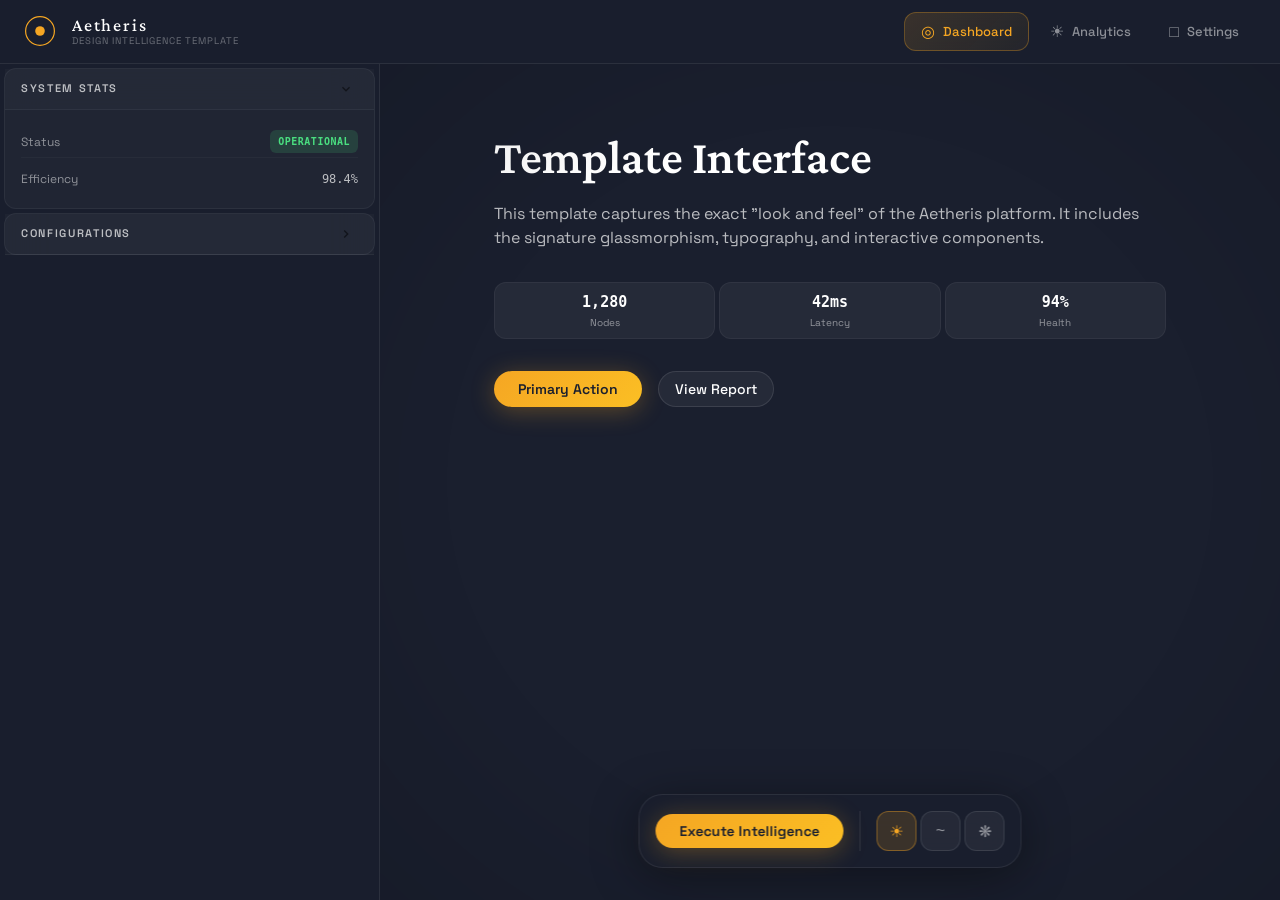
==== templates/template.html @ 066bc310 "feat: Add new template files, update frontend components, styles, documentation, and configuration a" ====
<!DOCTYPE html>
<html lang="en">

<head>
    <meta charset="UTF-8">
    <meta name="viewport" content="width=device-width, initial-scale=1.0">
    <title>UI Template | Design Intelligence</title>

    <!-- Fonts -->
    <link rel="preconnect" href="https://fonts.googleapis.com">
    <link rel="preconnect" href="https://fonts.gstatic.com" crossorigin>
    <link
        href="https://fonts.googleapis.com/css2?family=Crimson+Pro:ital,wght@0,400;0,600;1,400&family=Space+Grotesk:wght@300;400;500;600;700&display=swap"
        rel="stylesheet">

    <!-- Template Styles -->
    <link rel="stylesheet" href="template.css">
</head>

<body>
    <!-- Loading Screen Example -->
    <div id="loading-screen" class="hidden">
        <div class="loading-content">
            <div class="loading-logo">
                <svg viewBox="0 0 100 100" class="logo-mark">
                    <circle cx="50" cy="50" r="45" fill="none" stroke="currentColor" stroke-width="1" />
                    <line x1="50" y1="5" x2="50" y2="95" stroke="currentColor" stroke-width="0.5" />
                    <line x1="5" y1="50" x2="95" y2="50" stroke="currentColor" stroke-width="0.5" />
                </svg>
                <h1 class="loading-title">Template</h1>
            </div>
            <p class="loading-subtitle">Design Intelligence System</p>
            <div class="loading-bar">
                <div class="loading-progress"></div>
            </div>
            <p class="loading-status">Initializing system...</p>
        </div>
        <div class="loading-bg-gradient"></div>
    </div>

    <div id="app">
        <!-- Header -->
        <header class="app-header">
            <div class="brand">
                <svg viewBox="0 0 40 40" class="brand-mark">
                    <circle cx="20" cy="20" r="18" fill="none" stroke="currentColor" stroke-width="1.5" />
                    <circle cx="20" cy="20" r="6" fill="currentColor" />
                </svg>
                <div class="brand-text">
                    <h1>Aetheris</h1>
                    <span>Design Intelligence Template</span>
                </div>
            </div>
            <nav class="app-nav">
                <button class="nav-btn active" data-view="dashboard">
                    <span class="nav-icon">◎</span>
                    <span>Dashboard</span>
                </button>
                <button class="nav-btn" data-view="analytics">
                    <span class="nav-icon">☀</span>
                    <span>Analytics</span>
                </button>
                <button class="nav-btn" data-view="settings">
                    <span class="nav-icon">□</span>
                    <span>Settings</span>
                </button>
            </nav>
        </header>

        <main id="main-container">
            <!-- Sidebar with Dock Panels -->
            <aside id="sidebar">
                <section class="dock-panel">
                    <div class="panel-header">
                        <h2>System Stats</h2>
                        <button class="panel-toggle" aria-label="Toggle panel">
                            <svg viewBox="0 0 24 24" width="16" height="16">
                                <path fill="currentColor" d="M7.41 8.59L12 13.17l4.59-4.58L18 10l-6 6-6-6 1.41-1.41z" />
                            </svg>
                        </button>
                    </div>
                    <div class="panel-content">
                        <div class="info-grid">
                            <div class="info-item">
                                <span class="info-label">Status</span>
                                <span class="info-value quality-badge">Operational</span>
                            </div>
                            <div class="info-item">
                                <span class="info-label">Efficiency</span>
                                <span class="info-value">98.4%</span>
                            </div>
                        </div>
                    </div>
                </section>

                <section class="dock-panel collapsed">
                    <div class="panel-header">
                        <h2>Configurations</h2>
                        <button class="panel-toggle" aria-label="Toggle panel">
                            <svg viewBox="0 0 24 24" width="16" height="16">
                                <path fill="currentColor" d="M7.41 8.59L12 13.17l4.59-4.58L18 10l-6 6-6-6 1.41-1.41z" />
                            </svg>
                        </button>
                    </div>
                    <div class="panel-content">
                        <div class="control-group">
                            <label class="field-label">Intensity</label>
                            <input type="range" min="0" max="100" value="75">
                        </div>
                    </div>
                </section>
            </aside>

            <!-- Main Content Area -->
            <div id="content-area">
                <div style="padding: 4rem; max-width: 800px; margin: 0 auto;">
                    <h1 style="font-size: 3rem; margin-bottom: 1rem;">Template Interface</h1>
                    <p style="color: var(--text-secondary); margin-bottom: 2rem;">
                        This template captures the exact "look and feel" of the Aetheris platform.
                        It includes the signature glassmorphism, typography, and interactive components.
                    </p>

                    <div class="metric-cards" style="margin-bottom: 2rem;">
                        <div class="metric-card">
                            <span class="metric-value">1,280</span>
                            <span class="metric-label">Nodes</span>
                        </div>
                        <div class="metric-card">
                            <span class="metric-value">42ms</span>
                            <span class="metric-label">Latency</span>
                        </div>
                        <div class="metric-card">
                            <span class="metric-value">94%</span>
                            <span class="metric-label">Health</span>
                        </div>
                    </div>

                    <div style="display: flex; gap: 1rem;">
                        <button class="primary-btn" onclick="showToast('Action performed successfully!')">Primary
                            Action</button>
                        <button class="secondary-btn" onclick="openModal()">View Report</button>
                    </div>
                </div>

                <div class="vignette-overlay"></div>

                <!-- Action Bar -->
                <div class="action-bar">
                    <button class="primary-btn pulse">
                        <span>Execute Intelligence</span>
                    </button>
                    <div class="layer-toggles">
                        <button class="toggle-btn active" title="Toggle Layer"><span>☀</span></button>
                        <button class="toggle-btn" title="Toggle Layer"><span>~</span></button>
                        <button class="toggle-btn" title="Toggle Layer"><span>❋</span></button>
                    </div>
                </div>
            </div>
        </main>

        <!-- Modal -->
        <div id="modal" class="modal hidden">
            <div class="modal-backdrop"></div>
            <div class="modal-content">
                <div class="modal-header">
                    <div class="modal-title">
                        <span class="modal-icon">✦</span>
                        <div>
                            <h2>Intelligence Report</h2>
                            <span class="modal-subtitle">System Analysis Overview</span>
                        </div>
                    </div>
                    <button class="close-btn" onclick="closeModal()">
                        <svg viewBox="0 0 24 24" width="20" height="20">
                            <path fill="currentColor"
                                d="M19 6.41L17.59 5 12 10.59 6.41 5 5 6.41 10.59 12 5 17.59 6.41 19 12 13.41 17.59 19 19 17.59 13.41 12z" />
                        </svg>
                    </button>
                </div>
                <div class="modal-body">
                    <div class="report-content">
                        <h2>Overview</h2>
                        <p>The system is performing within optimal parameters. All environmental sensors are active and
                            reporting consistent data.</p>
                        <h3>Recommendations</h3>
                        <ul>
                            <li>Maintain current energy distribution.</li>
                            <li>Monitor node health in Sector 7.</li>
                            <li>Update intelligence models.</li>
                        </ul>
                    </div>
                </div>
            </div>
        </div>

        <!-- Toast Container -->
        <div id="toast-container" class="toast-container"></div>
    </div>

    <script src="template.js"></script>
</body>

</html>
---- templates/template.css ----
/* ============================================
   AETHERIS - Environmental Design Intelligence
   REDESIGNED: Smart Dock Layout System
   ============================================ */

/* CSS Variables - Design Tokens */
:root {
    /* Color Palette - Lighter for better visibility */
    --bg-primary: #1a1f2e;
    --bg-secondary: #232838;
    --bg-tertiary: #2d3444;
    --bg-glass: rgba(26, 31, 46, 0.75);
    --bg-glass-light: rgba(255, 255, 255, 0.05);

    /* Accents */
    --accent-solar: #f5a623;
    --accent-solar-glow: rgba(245, 166, 35, 0.3);
    --accent-air: #4fc3f7;
    --accent-air-glow: rgba(79, 195, 247, 0.3);
    --accent-pollen: #a78bfa;
    --accent-success: #4ade80;
    --accent-warning: #fbbf24;
    --accent-danger: #f87171;

    /* Text */
    --text-primary: #ffffff;
    --text-secondary: rgba(255, 255, 255, 0.7);
    --text-tertiary: rgba(255, 255, 255, 0.5);
    --text-muted: rgba(255, 255, 255, 0.35);

    /* Typography */
    --font-display: 'Crimson Pro', Georgia, serif;
    --font-body: 'Space Grotesk', -apple-system, BlinkMacSystemFont, sans-serif;

    /* Spacing */
    --space-xs: 0.25rem;
    --space-sm: 0.5rem;
    --space-md: 1rem;
    --space-lg: 1.5rem;
    --space-xl: 2rem;
    --header-height: 64px;
    --sidebar-width: 380px;
    --bottom-bar-height: 80px;

    /* Border Radius */
    --radius-sm: 6px;
    --radius-md: 12px;
    --radius-lg: 16px;
    --radius-xl: 24px;

    /* Shadows */
    --shadow-sm: 0 2px 8px rgba(0, 0, 0, 0.2);
    --shadow-md: 0 4px 24px rgba(0, 0, 0, 0.3);
    --shadow-lg: 0 8px 48px rgba(0, 0, 0, 0.4);
    --shadow-panel: 0 0 60px rgba(0, 0, 0, 0.5);

    /* Transitions */
    --transition-fast: 150ms ease;
    --transition-base: 250ms cubic-bezier(0.4, 0, 0.2, 1);
    --transition-slow: 400ms cubic-bezier(0.4, 0, 0.2, 1);
    --transition-bounce: 500ms cubic-bezier(0.34, 1.56, 0.64, 1);

    /* Z-Index Scale */
    --z-canvas: 1;
    --z-vignette: 5;
    --z-shadow-catcher: 8;
    --z-ui: 10;
    --z-dock: 20;
    --z-panel: 30;
    --z-header: 40;
    --z-modal: 100;
    --z-toast: 200;
    --z-loading: 1000;
}

/* Reset & Base */
*,
*::before,
*::after {
    box-sizing: border-box;
    margin: 0;
    padding: 0;
}

html {
    font-size: 16px;
    -webkit-font-smoothing: antialiased;
    -moz-osx-font-smoothing: grayscale;
}

body {
    font-family: var(--font-body);
    background: var(--bg-primary);
    color: var(--text-primary);
    overflow: hidden;
    line-height: 1.5;
}

/* Typography */
h1,
h2,
h3,
h4 {
    font-family: var(--font-display);
    font-weight: 600;
    line-height: 1.2;
}

/* ============================================
   LOADING SCREEN
   ============================================ */
#loading-screen {
    position: fixed;
    inset: 0;
    z-index: var(--z-loading);
    display: flex;
    align-items: center;
    justify-content: center;
    background: #0f1419;
}

.loading-bg-gradient {
    position: absolute;
    inset: 0;
    background:
        radial-gradient(ellipse 80% 50% at 50% -20%, rgba(245, 166, 35, 0.15), transparent),
        radial-gradient(ellipse 60% 40% at 80% 100%, rgba(79, 195, 247, 0.1), transparent);
    pointer-events: none;
}

.loading-content {
    position: relative;
    text-align: center;
    z-index: 1;
}

.logo-mark {
    width: 80px;
    height: 80px;
    color: var(--accent-solar);
    margin: 0 auto var(--space-md);
    animation: pulse-glow 2s ease-in-out infinite;
}

@keyframes pulse-glow {

    0%,
    100% {
        filter: drop-shadow(0 0 20px var(--accent-solar-glow));
    }

    50% {
        filter: drop-shadow(0 0 40px var(--accent-solar-glow));
    }
}

.loading-title {
    font-family: var(--font-display);
    font-size: 2.5rem;
    font-weight: 400;
    letter-spacing: 0.2em;
    text-transform: uppercase;
    color: var(--text-primary);
}

.loading-subtitle {
    font-size: 0.875rem;
    color: var(--text-tertiary);
    letter-spacing: 0.15em;
    text-transform: uppercase;
    margin-bottom: var(--space-xl);
}

.loading-bar {
    width: 200px;
    height: 2px;
    background: var(--bg-tertiary);
    border-radius: 1px;
    margin: 0 auto var(--space-md);
    overflow: hidden;
}

.loading-progress {
    height: 100%;
    width: 0%;
    background: linear-gradient(90deg, var(--accent-solar), var(--accent-air));
    border-radius: 1px;
    animation: loading-progress 2s ease-in-out infinite;
}

@keyframes loading-progress {
    0% {
        width: 0%;
        transform: translateX(-100%);
    }

    50% {
        width: 100%;
        transform: translateX(0);
    }

    100% {
        width: 100%;
        transform: translateX(100%);
    }
}

.loading-status {
    font-size: 0.75rem;
    color: var(--text-muted);
}

/* ============================================
   MAIN APPLICATION - NEW DOCK LAYOUT
   ============================================ */
#app {
    position: fixed;
    inset: 0;
    display: flex;
    flex-direction: column;
}

#app.hidden {
    opacity: 0;
    pointer-events: none;
}

#view3d {
    width: 100%;
    height: 100%;
    z-index: var(--z-canvas);
    background: var(--bg-primary);
}

/* ============================================
   LAYOUT CONTAINERS
   ============================================ */
#main-container {
    flex: 1;
    display: flex;
    overflow: hidden;
    position: relative;
}

#sidebar {
    width: var(--sidebar-width);
    height: 100%;
    background: var(--bg-glass);
    backdrop-filter: blur(24px);
    border-right: 1px solid rgba(255, 255, 255, 0.08);
    display: flex;
    flex-direction: column;
    overflow-y: auto;
    gap: var(--space-xs);
    padding: var(--space-xs);
    z-index: var(--z-dock);
    transition: width var(--transition-base);
}

#content-area {
    flex: 1;
    position: relative;
    overflow: hidden;
}

/* Vignette - subtle, keeps center clear */
.vignette-overlay {
    position: absolute;
    inset: 0;
    z-index: var(--z-vignette);
    pointer-events: none;
    background:
        radial-gradient(ellipse 70% 70% at 50% 50%, transparent 60%, rgba(0, 0, 0, 0.1) 100%);
}

/* ============================================
   HEADER - TOP CENTER
   ============================================ */
.app-header {
    height: var(--header-height);
    display: flex;
    align-items: center;
    justify-content: space-between;
    padding: 0 var(--space-lg);
    background: var(--bg-glass);
    backdrop-filter: blur(20px);
    border-bottom: 1px solid rgba(255, 255, 255, 0.08);
    z-index: var(--z-header);
}

.brand {
    display: flex;
    align-items: center;
    gap: var(--space-md);
}

.brand-mark {
    width: 32px;
    height: 32px;
    color: var(--accent-solar);
}

.brand-text h1 {
    font-family: var(--font-display);
    font-size: 1.125rem;
    font-weight: 500;
    letter-spacing: 0.1em;
}

.brand-text span {
    display: block;
    font-size: 0.6rem;
    color: var(--text-muted);
    letter-spacing: 0.1em;
    text-transform: uppercase;
    margin-top: -2px;
}

/* Navigation */
.app-nav {
    display: flex;
    gap: var(--space-xs);
}

.nav-btn {
    display: flex;
    align-items: center;
    gap: var(--space-sm);
    padding: var(--space-sm) var(--space-md);
    background: transparent;
    border: 1px solid transparent;
    border-radius: var(--radius-md);
    color: var(--text-tertiary);
    font-family: var(--font-body);
    font-size: 0.8125rem;
    font-weight: 500;
    cursor: pointer;
    transition: all var(--transition-fast);
}

.nav-btn:hover {
    background: var(--bg-glass-light);
    color: var(--text-secondary);
}

.nav-btn.active {
    background: linear-gradient(135deg, rgba(245, 166, 35, 0.15), rgba(245, 166, 35, 0.05));
    border-color: rgba(245, 166, 35, 0.3);
    color: var(--accent-solar);
}

.nav-icon {
    font-size: 1rem;
}

/* ============================================
   DOCK PANELS - SIDES ONLY, NO OVERLAP
   ============================================ */
.dock-panel {
    background: rgba(255, 255, 255, 0.03);
    border: 1px solid rgba(255, 255, 255, 0.05);
    border-radius: var(--radius-md);
    transition: all var(--transition-base);
    display: flex;
    flex-direction: column;
}

/* Collapsed state */
.dock-panel.collapsed {
    max-height: 42px;
    min-height: 42px;
}

.dock-panel.collapsed .panel-content {
    display: none;
}

#site-panel,
#metrics-panel,
#time-panel,
#design-panel {
    width: 100%;
}

/* Panel header */
.panel-header {
    display: flex;
    align-items: center;
    justify-content: space-between;
    padding: var(--space-sm) var(--space-md);
    background: rgba(255, 255, 255, 0.02);
    border-bottom: 1px solid rgba(255, 255, 255, 0.05);
    cursor: pointer;
    flex-shrink: 0;
}

.panel-header h2 {
    font-family: var(--font-body);
    font-size: 0.6875rem;
    font-weight: 600;
    letter-spacing: 0.15em;
    text-transform: uppercase;
    color: var(--text-secondary);
}

.panel-toggle {
    width: 24px;
    height: 24px;
    background: transparent;
    border: none;
    cursor: pointer;
    display: flex;
    align-items: center;
    justify-content: center;
    opacity: 0.5;
    transition: all var(--transition-fast);
    transform: rotate(0deg);
}

.panel-toggle:hover {
    opacity: 1;
}

.dock-panel.collapsed .panel-toggle {
    transform: rotate(-90deg);
}

.panel-toggle svg {
    width: 16px;
    height: 16px;
}

/* Panel content */
.panel-content {
    padding: var(--space-md);
    overflow-y: auto;
    flex: 1;
    transition: opacity var(--transition-fast);
}

.panel-content::-webkit-scrollbar {
    width: 4px;
}

.panel-content::-webkit-scrollbar-track {
    background: transparent;
}

.panel-content::-webkit-scrollbar-thumb {
    background: rgba(255, 255, 255, 0.1);
    border-radius: 2px;
}

/* ============================================
   FORM ELEMENTS
   ============================================ */
.field-label {
    display: block;
    font-size: 0.625rem;
    font-weight: 600;
    letter-spacing: 0.15em;
    text-transform: uppercase;
    color: var(--text-muted);
    margin-bottom: var(--space-sm);
}

.search-input-wrapper {
    position: relative;
    display: flex;
    align-items: center;
}

#site-search {
    width: 100%;
    padding: var(--space-sm) var(--space-xl) var(--space-sm) var(--space-sm);
    background: var(--bg-glass-light);
    border: 1px solid rgba(255, 255, 255, 0.1);
    border-radius: var(--radius-md);
    color: var(--text-primary);
    font-family: var(--font-body);
    font-size: 0.875rem;
    outline: none;
    transition: all var(--transition-fast);
}

#site-search:focus {
    border-color: var(--accent-solar);
    box-shadow: 0 0 0 3px var(--accent-solar-glow);
}

#site-search::placeholder {
    color: var(--text-muted);
}

.icon-btn {
    position: absolute;
    right: var(--space-xs);
    width: 28px;
    height: 28px;
    background: transparent;
    border: none;
    border-radius: var(--radius-sm);
    color: var(--text-tertiary);
    cursor: pointer;
    display: flex;
    align-items: center;
    justify-content: center;
    transition: all var(--transition-fast);
}

.icon-btn:hover {
    background: rgba(255, 255, 255, 0.05);
    color: var(--text-primary);
}

.icon-btn.large {
    position: static;
    width: 40px;
    height: 40px;
}

.quick-locations {
    display: flex;
    flex-wrap: wrap;
    gap: var(--space-xs);
    margin-top: var(--space-sm);
}

.chip {
    padding: var(--space-xs) var(--space-sm);
    background: var(--bg-glass-light);
    border: 1px solid rgba(255, 255, 255, 0.08);
    border-radius: var(--radius-sm);
    color: var(--text-tertiary);
    font-family: var(--font-body);
    font-size: 0.6875rem;
    cursor: pointer;
    transition: all var(--transition-fast);
}

.chip:hover {
    background: rgba(255, 255, 255, 0.08);
    border-color: rgba(255, 255, 255, 0.15);
    color: var(--text-secondary);
}

.info-divider {
    height: 1px;
    background: linear-gradient(90deg, transparent, rgba(255, 255, 255, 0.1), transparent);
    margin: var(--space-md) 0;
}

/* ============================================
   SITE INFO
   ============================================ */
.site-info.hidden {
    display: none;
}

.info-grid {
    display: grid;
    gap: var(--space-sm);
}

.info-item {
    display: flex;
    justify-content: space-between;
    align-items: center;
    padding: var(--space-xs) 0;
    border-bottom: 1px solid rgba(255, 255, 255, 0.03);
}

.info-item:last-child {
    border-bottom: none;
}

.info-label {
    font-size: 0.75rem;
    color: var(--text-tertiary);
}

.info-value {
    font-size: 0.75rem;
    font-weight: 500;
    color: var(--text-secondary);
    font-family: 'SF Mono', monospace;
}

.quality-badge {
    padding: var(--space-xs) var(--space-sm);
    background: rgba(74, 222, 128, 0.15);
    border-radius: var(--radius-sm);
    color: var(--accent-success);
    font-size: 0.625rem;
    font-weight: 600;
    text-transform: uppercase;
    letter-spacing: 0.05em;
}

/* ============================================
   METRICS SECTIONS
   ============================================ */
.metric-section {
    margin-bottom: var(--space-md);
}

.metric-header {
    display: flex;
    align-items: center;
    gap: var(--space-sm);
    margin-bottom: var(--space-sm);
}

.metric-icon {
    width: 28px;
    height: 28px;
    display: flex;
    align-items: center;
    justify-content: center;
    border-radius: var(--radius-md);
    font-size: 0.875rem;
}

.solar-icon {
    background: rgba(245, 166, 35, 0.15);
    color: var(--accent-solar);
}

.air-icon {
    background: rgba(79, 195, 247, 0.15);
    color: var(--accent-air);
}

.pollen-icon {
    background: rgba(167, 139, 250, 0.15);
    color: var(--accent-pollen);
}

.metric-name {
    font-size: 0.8125rem;
    font-weight: 600;
    color: var(--text-primary);
}

.metric-cards {
    display: grid;
    grid-template-columns: repeat(3, 1fr);
    gap: var(--space-xs);
    margin-bottom: var(--space-sm);
}

.metric-card {
    background: var(--bg-glass-light);
    border: 1px solid rgba(255, 255, 255, 0.05);
    border-radius: var(--radius-md);
    padding: var(--space-sm);
    text-align: center;
}

.metric-value {
    display: block;
    font-size: 0.9375rem;
    font-weight: 700;
    color: var(--text-primary);
    font-family: 'SF Mono', monospace;
}

.metric-unit {
    display: block;
    font-size: 0.5625rem;
    color: var(--text-muted);
    text-transform: uppercase;
    letter-spacing: 0.05em;
}

.metric-label {
    display: block;
    font-size: 0.625rem;
    color: var(--text-tertiary);
    margin-top: 2px;
}

.action-btn {
    width: 100%;
    padding: var(--space-sm) var(--space-md);
    background: var(--bg-glass-light);
    border: 1px solid rgba(255, 255, 255, 0.1);
    border-radius: var(--radius-md);
    color: var(--text-secondary);
    font-family: var(--font-body);
    font-size: 0.75rem;
    font-weight: 500;
    cursor: pointer;
    transition: all var(--transition-fast);
}

.action-btn:hover {
    background: rgba(255, 255, 255, 0.08);
    border-color: var(--accent-solar);
    color: var(--text-primary);
}

.action-btn.secondary {
    background: transparent;
}

/* ============================================
   AQI DISPLAY
   ============================================ */
.aqi-display {
    display: flex;
    align-items: center;
    gap: var(--space-md);
    margin-bottom: var(--space-sm);
}

.aqi-ring {
    position: relative;
    width: 64px;
    height: 64px;
    color: var(--accent-success);
    flex-shrink: 0;
}

.aqi-ring svg {
    transform: rotate(-90deg);
}

.aqi-progress {
    transition: stroke-dashoffset 1s ease;
}

.aqi-value {
    position: absolute;
    inset: 0;
    display: flex;
    flex-direction: column;
    align-items: center;
    justify-content: center;
}

.aqi-value span {
    font-size: 1.125rem;
    font-weight: 700;
    line-height: 1;
}

.aqi-value small {
    font-size: 0.5625rem;
    color: var(--text-muted);
    text-transform: uppercase;
}

.aqi-info {
    flex: 1;
    min-width: 0;
}

.aqi-category {
    display: block;
    font-size: 0.8125rem;
    font-weight: 600;
    color: var(--text-primary);
}

.aqi-pollutant {
    display: block;
    font-size: 0.6875rem;
    color: var(--text-tertiary);
    margin-top: 2px;
}

.health-recommendation {
    display: flex;
    align-items: flex-start;
    gap: var(--space-sm);
    padding: var(--space-sm);
    background: rgba(79, 195, 247, 0.08);
    border: 1px solid rgba(79, 195, 247, 0.15);
    border-radius: var(--radius-md);
}

.rec-icon {
    font-size: 0.875rem;
    flex-shrink: 0;
}

.rec-text {
    font-size: 0.75rem;
    color: var(--text-secondary);
    line-height: 1.5;
}

/* ============================================
   POLLEN DISPLAY
   ============================================ */
.pollen-types {
    display: flex;
    flex-direction: column;
    gap: var(--space-sm);
}

.pollen-item {
    display: grid;
    grid-template-columns: 45px 1fr auto;
    align-items: center;
    gap: var(--space-sm);
}

.pollen-name {
    font-size: 0.75rem;
    color: var(--text-secondary);
}

.pollen-bar {
    height: 4px;
    background: var(--bg-glass-light);
    border-radius: 2px;
    overflow: hidden;
}

.pollen-fill {
    height: 100%;
    background: linear-gradient(90deg, var(--accent-pollen), #c4b5fd);
    border-radius: 2px;
    transition: width var(--transition-slow);
}

.pollen-fill.tree {
    background: linear-gradient(90deg, #4ade80, #86efac);
}

.pollen-fill.weed {
    background: linear-gradient(90deg, #fbbf24, #fcd34d);
}

.pollen-level {
    font-size: 0.625rem;
    color: var(--text-muted);
    text-transform: uppercase;
    min-width: 45px;
    text-align: right;
}

/* ============================================
   TIME & SHADOW CONTROLS
   ============================================ */
.time-display {
    display: flex;
    align-items: baseline;
    gap: var(--space-xs);
    margin-bottom: var(--space-sm);
}

.time-big {
    font-size: 2rem;
    font-weight: 300;
    font-family: 'SF Mono', monospace;
    color: var(--text-primary);
    line-height: 1;
}

.time-period {
    font-size: 0.875rem;
    color: var(--text-tertiary);
}

.date-display {
    margin-left: auto;
    font-size: 0.75rem;
    color: var(--text-secondary);
    text-transform: uppercase;
    letter-spacing: 0.05em;
}

.time-slider-container {
    margin-bottom: var(--space-md);
}

.time-labels {
    display: flex;
    justify-content: space-between;
    font-size: 0.5625rem;
    color: var(--text-muted);
    margin-bottom: var(--space-xs);
}

#time-slider {
    width: 100%;
    height: 4px;
    background: transparent;
    -webkit-appearance: none;
    appearance: none;
    cursor: pointer;
    position: relative;
    z-index: 2;
}

#time-slider::-webkit-slider-thumb {
    -webkit-appearance: none;
    width: 14px;
    height: 14px;
    background: var(--accent-solar);
    border-radius: 50%;
    cursor: grab;
    box-shadow: 0 0 0 3px rgba(245, 166, 35, 0.3);
    margin-top: -5px;
}

#time-slider::-webkit-slider-runnable-track {
    height: 4px;
    background: var(--bg-tertiary);
    border-radius: 2px;
}

.time-track {
    height: 4px;
    background: var(--bg-tertiary);
    border-radius: 2px;
    margin-top: -8px;
    position: relative;
    overflow: hidden;
}

.time-fill {
    position: absolute;
    left: 0;
    top: 0;
    height: 100%;
    width: 50%;
    background: linear-gradient(90deg, var(--accent-solar), #fbbf24);
    border-radius: 2px;
    pointer-events: none;
}

.date-control {
    margin-bottom: var(--space-sm);
}

#date-picker {
    width: 100%;
    padding: var(--space-sm) var(--space-md);
    background: var(--bg-glass-light);
    border: 1px solid rgba(255, 255, 255, 0.1);
    border-radius: var(--radius-md);
    color: var(--text-primary);
    font-family: var(--font-body);
    font-size: 0.8125rem;
    outline: none;
}

.shadow-info {
    display: grid;
    grid-template-columns: 1fr 1fr;
    gap: var(--space-sm);
    margin-bottom: var(--space-sm);
}

.shadow-stat {
    text-align: center;
    padding: var(--space-sm);
    background: var(--bg-glass-light);
    border-radius: var(--radius-md);
}

.shadow-label {
    display: block;
    font-size: 0.5625rem;
    color: var(--text-muted);
    text-transform: uppercase;
    letter-spacing: 0.1em;
    margin-bottom: 2px;
}

.shadow-value {
    display: block;
    font-size: 0.9375rem;
    font-weight: 600;
    color: var(--text-primary);
    font-family: 'SF Mono', monospace;
}

.animation-controls {
    display: flex;
    align-items: center;
    gap: var(--space-sm);
}

/* ============================================
   DESIGN TOOLS
   ============================================ */
.design-actions {
    display: flex;
    flex-direction: column;
    gap: var(--space-sm);
    margin-bottom: var(--space-sm);
}

.design-btn {
    display: flex;
    align-items: center;
    gap: var(--space-sm);
    width: 100%;
    padding: var(--space-sm);
    background: var(--bg-glass-light);
    border: 1px solid rgba(255, 255, 255, 0.08);
    border-radius: var(--radius-md);
    color: var(--text-primary);
    font-family: var(--font-body);
    text-align: left;
    cursor: pointer;
    transition: all var(--transition-fast);
}

.design-btn:hover {
    background: rgba(255, 255, 255, 0.05);
    border-color: rgba(255, 255, 255, 0.15);
}

.design-btn.primary {
    background: linear-gradient(135deg, rgba(245, 166, 35, 0.2), rgba(245, 166, 35, 0.05));
    border-color: rgba(245, 166, 35, 0.3);
}

.design-btn.primary:hover {
    background: linear-gradient(135deg, rgba(245, 166, 35, 0.3), rgba(245, 166, 35, 0.1));
    border-color: rgba(245, 166, 35, 0.5);
    box-shadow: 0 0 20px rgba(245, 166, 35, 0.15);
}

.btn-icon {
    width: 32px;
    height: 32px;
    display: flex;
    align-items: center;
    justify-content: center;
    background: rgba(255, 255, 255, 0.05);
    border-radius: var(--radius-md);
    font-size: 1rem;
    flex-shrink: 0;
}

.btn-text {
    flex: 1;
    min-width: 0;
}

.btn-title {
    display: block;
    font-size: 0.8125rem;
    font-weight: 600;
}

.btn-desc {
    display: block;
    font-size: 0.6875rem;
    color: var(--text-tertiary);
    margin-top: 1px;
}

.volume-controls.hidden {
    display: none;
}

.control-group {
    margin-bottom: var(--space-sm);
}

.control-group label {
    display: block;
    font-size: 0.6875rem;
    color: var(--text-tertiary);
    margin-bottom: var(--space-xs);
}

.control-group input[type="range"] {
    width: 100%;
    height: 4px;
    background: var(--bg-tertiary);
    border-radius: 2px;
    -webkit-appearance: none;
    margin-bottom: 2px;
}

.control-group input[type="range"]::-webkit-slider-thumb {
    -webkit-appearance: none;
    width: 12px;
    height: 12px;
    background: var(--accent-solar);
    border-radius: 50%;
    cursor: grab;
}

.control-value {
    display: block;
    font-size: 0.6875rem;
    color: var(--text-muted);
    text-align: right;
    font-family: 'SF Mono', monospace;
}

/* ============================================
   ACTION BAR - BOTTOM CENTER
   ============================================ */
.action-bar {
    position: absolute;
    bottom: var(--space-xl);
    left: 50%;
    transform: translateX(-50%);
    display: flex;
    align-items: center;
    gap: var(--space-md);
    padding: var(--space-md);
    background: var(--bg-glass);
    backdrop-filter: blur(20px);
    border: 1px solid rgba(255, 255, 255, 0.08);
    border-radius: var(--radius-xl);
    box-shadow: var(--shadow-lg);
    z-index: var(--z-ui);
}

.primary-btn {
    display: flex;
    align-items: center;
    gap: var(--space-sm);
    padding: var(--space-sm) var(--space-lg);
    background: linear-gradient(135deg, var(--accent-solar), #fbbf24);
    border: none;
    border-radius: var(--radius-xl);
    color: var(--bg-primary);
    font-family: var(--font-body);
    font-size: 0.875rem;
    font-weight: 600;
    cursor: pointer;
    box-shadow: 0 4px 24px rgba(245, 166, 35, 0.3);
    transition: all var(--transition-fast);
    white-space: nowrap;
}

.primary-btn:hover {
    transform: translateY(-2px);
    box-shadow: 0 8px 32px rgba(245, 166, 35, 0.4);
}

.primary-btn.pulse {
    animation: btn-pulse 2s ease-in-out infinite;
}

@keyframes btn-pulse {

    0%,
    100% {
        box-shadow: 0 4px 24px rgba(245, 166, 35, 0.3);
    }

    50% {
        box-shadow: 0 4px 32px rgba(245, 166, 35, 0.5);
    }
}

.secondary-btn {
    display: flex;
    align-items: center;
    gap: var(--space-sm);
    padding: var(--space-sm) var(--space-md);
    background: var(--bg-glass-light);
    border: 1px solid rgba(255, 255, 255, 0.1);
    border-radius: var(--radius-xl);
    color: var(--text-primary);
    font-family: var(--font-body);
    font-size: 0.875rem;
    font-weight: 500;
    cursor: pointer;
    transition: all var(--transition-fast);
    white-space: nowrap;
}

.secondary-btn:hover {
    background: rgba(255, 255, 255, 0.08);
    border-color: rgba(255, 255, 255, 0.2);
}

.layer-toggles {
    display: flex;
    gap: var(--space-xs);
    padding-left: var(--space-md);
    border-left: 1px solid rgba(255, 255, 255, 0.1);
}

.toggle-btn {
    width: 40px;
    height: 40px;
    background: var(--bg-glass-light);
    border: 1px solid rgba(255, 255, 255, 0.1);
    border-radius: var(--radius-md);
    color: var(--text-tertiary);
    font-size: 1rem;
    cursor: pointer;
    transition: all var(--transition-fast);
    display: flex;
    align-items: center;
    justify-content: center;
}

.toggle-btn:hover {
    background: rgba(255, 255, 255, 0.08);
    color: var(--text-secondary);
}

.toggle-btn.active {
    background: rgba(245, 166, 35, 0.15);
    border-color: rgba(245, 166, 35, 0.4);
    color: var(--accent-solar);
}

/* ============================================
   MODAL
   ============================================ */
.modal {
    position: fixed;
    inset: 0;
    z-index: var(--z-modal);
    display: flex;
    align-items: center;
    justify-content: center;
    padding: var(--space-xl);
}

.modal.hidden {
    display: none;
}

.modal-backdrop {
    position: absolute;
    inset: 0;
    background: rgba(0, 0, 0, 0.7);
    backdrop-filter: blur(4px);
}

.modal-content {
    position: relative;
    z-index: 1;
    display: flex;
    flex-direction: column;
    max-height: 85vh;
    max-width: 800px;
    width: 100%;
    background: var(--bg-glass);
    backdrop-filter: blur(24px);
    border: 1px solid rgba(255, 255, 255, 0.08);
    border-radius: var(--radius-lg);
    box-shadow: var(--shadow-lg);
}

.modal-header {
    display: flex;
    align-items: center;
    justify-content: space-between;
    padding: var(--space-lg);
    border-bottom: 1px solid rgba(255, 255, 255, 0.08);
    flex-shrink: 0;
}

.modal-title {
    display: flex;
    align-items: center;
    gap: var(--space-md);
}

.modal-icon {
    width: 44px;
    height: 44px;
    display: flex;
    align-items: center;
    justify-content: center;
    background: linear-gradient(135deg, var(--accent-solar), #fbbf24);
    border-radius: var(--radius-md);
    color: var(--bg-primary);
    font-size: 1.25rem;
    flex-shrink: 0;
}

.modal-title h2 {
    font-family: var(--font-body);
    font-size: 1.125rem;
    font-weight: 600;
}

.modal-subtitle {
    display: block;
    font-size: 0.75rem;
    color: var(--text-tertiary);
    margin-top: 2px;
}

.close-btn {
    width: 36px;
    height: 36px;
    background: transparent;
    border: none;
    border-radius: var(--radius-md);
    color: var(--text-tertiary);
    cursor: pointer;
    display: flex;
    align-items: center;
    justify-content: center;
    transition: all var(--transition-fast);
    flex-shrink: 0;
}

.close-btn:hover {
    background: rgba(255, 255, 255, 0.05);
    color: var(--text-primary);
}

.modal-body {
    flex: 1;
    overflow-y: auto;
    padding: var(--space-lg);
}

/* ============================================
   REPORT CONTENT
   ============================================ */
.report-loading {
    text-align: center;
    padding: var(--space-xl);
}

.loading-spinner {
    width: 40px;
    height: 40px;
    margin: 0 auto var(--space-md);
    border: 2px solid rgba(245, 166, 35, 0.2);
    border-top-color: var(--accent-solar);
    border-radius: 50%;
    animation: spin 1s linear infinite;
}

@keyframes spin {
    to {
        transform: rotate(360deg);
    }
}

.report-loading p {
    font-size: 1rem;
    color: var(--text-primary);
    margin-bottom: var(--space-xs);
}

.loading-detail {
    font-size: 0.75rem;
    color: var(--text-muted);
}

.report-content {
    line-height: 1.7;
}

.report-content.hidden {
    display: none;
}

.report-content h2 {
    font-family: var(--font-display);
    font-size: 1.25rem;
    color: var(--accent-solar);
    margin: var(--space-lg) 0 var(--space-sm);
    padding-bottom: var(--space-sm);
    border-bottom: 1px solid rgba(255, 255, 255, 0.08);
}

.report-content h2:first-child {
    margin-top: 0;
}

.report-content h3 {
    font-family: var(--font-body);
    font-size: 0.9375rem;
    font-weight: 600;
    color: var(--text-primary);
    margin: var(--space-md) 0 var(--space-xs);
}

.report-content p {
    color: var(--text-secondary);
    margin-bottom: var(--space-sm);
    font-size: 0.875rem;
}

.report-content ul,
.report-content ol {
    margin-bottom: var(--space-sm);
    padding-left: var(--space-lg);
}

.report-content li {
    color: var(--text-secondary);
    margin-bottom: var(--space-xs);
    font-size: 0.875rem;
}

.report-content strong {
    color: var(--text-primary);
    font-weight: 600;
}

/* ============================================
   TOAST NOTIFICATIONS
   ============================================ */
#toast-container {
    position: fixed;
    bottom: calc(var(--bottom-bar-height) + var(--space-md));
    left: 50%;
    transform: translateX(-50%);
    z-index: var(--z-toast);
    display: flex;
    flex-direction: column;
    gap: var(--space-sm);
    pointer-events: none;
}

.toast {
    padding: var(--space-sm) var(--space-md);
    background: var(--bg-glass);
    backdrop-filter: blur(20px);
    border: 1px solid rgba(255, 255, 255, 0.1);
    border-radius: var(--radius-xl);
    color: var(--text-primary);
    font-size: 0.875rem;
    box-shadow: var(--shadow-lg);
    animation: toast-in 0.3s ease, toast-out 0.3s ease 4.7s;
    pointer-events: auto;
}

@keyframes toast-in {
    from {
        opacity: 0;
        transform: translateY(20px);
    }

    to {
        opacity: 1;
        transform: translateY(0);
    }
}

@keyframes toast-out {
    to {
        opacity: 0;
        transform: translateY(-20px);
    }
}

.toast.success {
    border-color: rgba(74, 222, 128, 0.3);
    background: rgba(74, 222, 128, 0.1);
}

.toast.error {
    border-color: rgba(248, 113, 113, 0.3);
    background: rgba(248, 113, 113, 0.1);
}

/* ============================================
   PRESENTATION MODE - UI HIDDEN
   ============================================ */
.presentation-mode #ui-overlay>*:not(.toast-container) {
    opacity: 0;
    pointer-events: none;
    transition: opacity var(--transition-slow);
}

.presentation-mode .toast-container {
    opacity: 1;
    pointer-events: auto;
}

.presentation-mode .vignette-overlay {
    opacity: 0.3;
}

/* Exit presentation mode hint */
.presentation-mode::after {
    content: 'Press ESC to exit presentation mode';
    position: fixed;
    bottom: var(--space-md);
    left: 50%;
    transform: translateX(-50%);
    padding: var(--space-xs) var(--space-md);
    background: var(--bg-glass);
    border-radius: var(--radius-xl);
    font-size: 0.75rem;
    color: var(--text-tertiary);
    z-index: var(--z-ui);
    opacity: 0;
    animation: fade-in-out 3s ease;
}

@keyframes fade-in-out {

    0%,
    100% {
        opacity: 0;
    }

    20%,
    80% {
        opacity: 1;
    }
}

/* ============================================
   RESPONSIVE
   ============================================ */
@media (max-width: 1200px) {
    :root {
        --sidebar-width: 320px;
    }
}

@media (max-width: 900px) {
    :root {
        --sidebar-width: 280px;
    }

    .app-nav span {
        display: none;
    }

    .brand-text span {
        display: none;
    }
}

@media (max-width: 700px) {
    #sidebar {
        position: fixed;
        left: 0;
        top: var(--header-height);
        bottom: 0;
        width: 100%;
        transform: translateX(-100%);
    }

    #sidebar.active {
        transform: translateX(0);
    }
}

/* ============================================
   UTILITY CLASSES
   ============================================ */
.hidden {
    display: none !important;
}

.visually-hidden {
    position: absolute;
    width: 1px;
    height: 1px;
    padding: 0;
    margin: -1px;
    overflow: hidden;
    clip: rect(0, 0, 0, 0);
    border: 0;
}
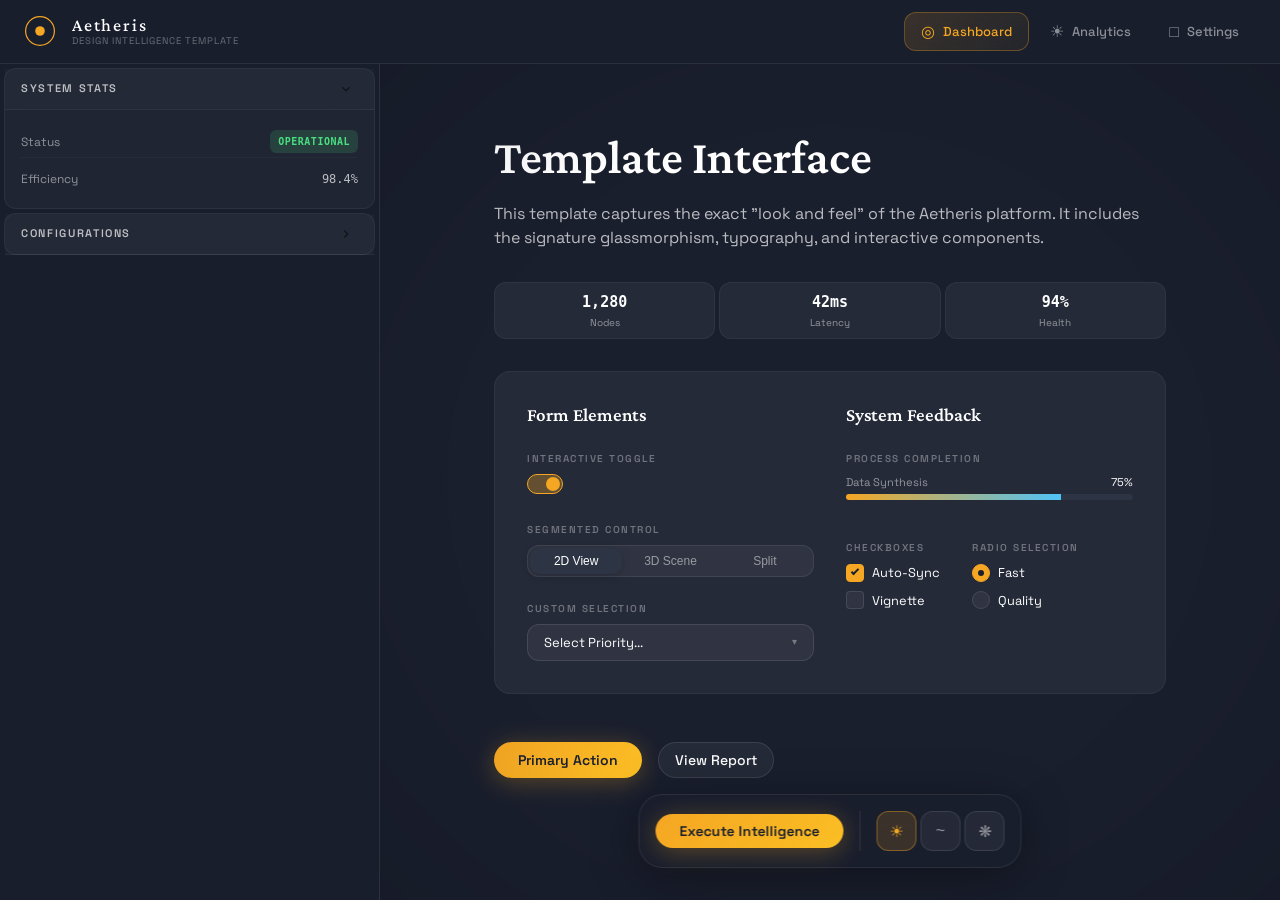
==== commit c0b73796: "feat: Introduce new frontend components, update existing UI, documentation, and configuration." ====
--- a/templates/template.html
+++ b/templates/template.html
@@ -135,6 +135,92 @@
                         </div>
                     </div>
 
+                    <!-- Advanced Controls Showcase -->
+                    <div
+                        style="display: grid; grid-template-columns: 1fr 1fr; gap: 2rem; margin-bottom: 3rem; background: var(--bg-glass-light); padding: 2rem; border-radius: var(--radius-lg); border: 1px solid rgba(255, 255, 255, 0.05);">
+                        <div>
+                            <h3 style="margin-bottom: 1.5rem;">Form Elements</h3>
+                            <div style="display: flex; flex-direction: column; gap: 1.5rem;">
+                                <div>
+                                    <label class="field-label">Interactive Toggle</label>
+                                    <label class="switch">
+                                        <input type="checkbox" checked>
+                                        <span class="slider"></span>
+                                    </label>
+                                </div>
+                                <div>
+                                    <label class="field-label">Segmented Control</label>
+                                    <div class="segmented-control">
+                                        <button class="active">2D View</button>
+                                        <button>3D Scene</button>
+                                        <button>Split</button>
+                                    </div>
+                                </div>
+                                <div>
+                                    <label class="field-label">Custom Selection</label>
+                                    <div class="select-wrapper">
+                                        <div class="select-trigger">Select Priority...</div>
+                                        <div class="select-options">
+                                            <div class="select-option">Critical Intelligence</div>
+                                            <div class="select-option">Standard Monitoring</div>
+                                            <div class="select-option">Archival Data</div>
+                                        </div>
+                                    </div>
+                                </div>
+                            </div>
+                        </div>
+                        <div>
+                            <h3 style="margin-bottom: 1.5rem;">System Feedback</h3>
+                            <div style="display: flex; flex-direction: column; gap: 1.5rem;">
+                                <div>
+                                    <label class="field-label">Process Completion</label>
+                                    <div class="progress-container">
+                                        <div class="progress-label">
+                                            <span style="font-size: 0.7rem; color: var(--text-tertiary);">Data
+                                                Synthesis</span>
+                                            <span style="font-size: 0.7rem; color: var(--text-primary);">75%</span>
+                                        </div>
+                                        <div class="progress-bar">
+                                            <div class="progress-fill" style="width: 75%;"></div>
+                                        </div>
+                                    </div>
+                                </div>
+                                <div style="display: flex; gap: 2rem;">
+                                    <div>
+                                        <label class="field-label">Checkboxes</label>
+                                        <div style="display: flex; flex-direction: column; gap: 0.5rem;">
+                                            <label class="custom-check">
+                                                <input type="checkbox" checked>
+                                                <span class="checkmark"></span>
+                                                <span style="font-size: 0.8rem;">Auto-Sync</span>
+                                            </label>
+                                            <label class="custom-check">
+                                                <input type="checkbox">
+                                                <span class="checkmark"></span>
+                                                <span style="font-size: 0.8rem;">Vignette</span>
+                                            </label>
+                                        </div>
+                                    </div>
+                                    <div>
+                                        <label class="field-label">Radio Selection</label>
+                                        <div style="display: flex; flex-direction: column; gap: 0.5rem;">
+                                            <label class="custom-check radio">
+                                                <input type="radio" name="mode" checked>
+                                                <span class="checkmark"></span>
+                                                <span style="font-size: 0.8rem;">Fast</span>
+                                            </label>
+                                            <label class="custom-check radio">
+                                                <input type="radio" name="mode">
+                                                <span class="checkmark"></span>
+                                                <span style="font-size: 0.8rem;">Quality</span>
+                                            </label>
+                                        </div>
+                                    </div>
+                                </div>
+                            </div>
+                        </div>
+                    </div>
+
                     <div style="display: flex; gap: 1rem;">
                         <button class="primary-btn" onclick="showToast('Action performed successfully!')">Primary
                             Action</button>
--- a/templates/template.css
+++ b/templates/template.css
@@ -1078,6 +1078,7 @@
     height: 4px;
     background: var(--bg-tertiary);
     border-radius: 2px;
+    appearance: none;
     -webkit-appearance: none;
     margin-bottom: 2px;
 }
@@ -1565,4 +1566,261 @@
     overflow: hidden;
     clip: rect(0, 0, 0, 0);
     border: 0;
+}
+
+/* ============================================
+   ADDITIONAL COMPONENTS
+   ============================================ */
+
+/* Toggle Switch */
+.switch {
+    position: relative;
+    display: inline-block;
+    width: 36px;
+    height: 20px;
+}
+
+.switch input {
+    opacity: 0;
+    width: 0;
+    height: 0;
+}
+
+.slider {
+    position: absolute;
+    cursor: pointer;
+    inset: 0;
+    background-color: var(--bg-tertiary);
+    transition: var(--transition-base);
+    border-radius: 20px;
+    border: 1px solid rgba(255, 255, 255, 0.1);
+}
+
+.slider:before {
+    position: absolute;
+    content: "";
+    height: 14px;
+    width: 14px;
+    left: 2px;
+    bottom: 2px;
+    background-color: var(--text-tertiary);
+    transition: var(--transition-base);
+    border-radius: 50%;
+}
+
+input:checked+.slider {
+    background-color: var(--accent-solar-glow);
+    border-color: var(--accent-solar);
+}
+
+input:checked+.slider:before {
+    transform: translateX(16px);
+    background-color: var(--accent-solar);
+}
+
+/* Segmented Control */
+.segmented-control {
+    display: flex;
+    background: var(--bg-glass-light);
+    border: 1px solid rgba(255, 255, 255, 0.08);
+    border-radius: var(--radius-md);
+    padding: 2px;
+    gap: 2px;
+}
+
+.segmented-control button {
+    flex: 1;
+    padding: 6px 12px;
+    background: transparent;
+    border: none;
+    border-radius: 10px;
+    color: var(--text-tertiary);
+    font-size: 0.75rem;
+    font-weight: 500;
+    cursor: pointer;
+    transition: all var(--transition-fast);
+}
+
+.segmented-control button:hover {
+    color: var(--text-secondary);
+    background: rgba(255, 255, 255, 0.03);
+}
+
+.segmented-control button.active {
+    background: var(--bg-tertiary);
+    color: var(--text-primary);
+    box-shadow: var(--shadow-sm);
+}
+
+/* Custom Select Dropdown */
+.select-wrapper {
+    position: relative;
+    width: 100%;
+}
+
+.select-trigger {
+    width: 100%;
+    padding: var(--space-sm) var(--space-md);
+    background: var(--bg-glass-light);
+    border: 1px solid rgba(255, 255, 255, 0.1);
+    border-radius: var(--radius-md);
+    color: var(--text-primary);
+    font-size: 0.8125rem;
+    cursor: pointer;
+    display: flex;
+    justify-content: space-between;
+    align-items: center;
+    transition: all var(--transition-fast);
+}
+
+.select-trigger:after {
+    content: '▾';
+    font-size: 0.6rem;
+    color: var(--text-muted);
+}
+
+.select-trigger:hover {
+    border-color: rgba(255, 255, 255, 0.2);
+}
+
+.select-options {
+    position: absolute;
+    top: calc(100% + 4px);
+    left: 0;
+    right: 0;
+    background: var(--bg-secondary);
+    border: 1px solid rgba(255, 255, 255, 0.1);
+    border-radius: var(--radius-md);
+    overflow: hidden;
+    z-index: 100;
+    box-shadow: var(--shadow-md);
+    display: none;
+}
+
+.select-options.active {
+    display: block;
+    animation: fade-in-up 0.2s ease;
+}
+
+.select-option {
+    padding: 8px 12px;
+    font-size: 0.8125rem;
+    color: var(--text-secondary);
+    cursor: pointer;
+    transition: all var(--transition-fast);
+}
+
+.select-option:hover {
+    background: var(--bg-tertiary);
+    color: var(--text-primary);
+}
+
+/* Checkbox & Radio Styles */
+.custom-check {
+    display: flex;
+    align-items: center;
+    gap: var(--space-sm);
+    cursor: pointer;
+    user-select: none;
+}
+
+.custom-check input {
+    display: none;
+}
+
+.checkmark {
+    width: 18px;
+    height: 18px;
+    background: var(--bg-glass-light);
+    border: 1px solid rgba(255, 255, 255, 0.1);
+    border-radius: 4px;
+    position: relative;
+    transition: all var(--transition-fast);
+}
+
+.custom-check:hover .checkmark {
+    border-color: rgba(255, 255, 255, 0.2);
+}
+
+.custom-check input:checked+.checkmark {
+    background: var(--accent-solar);
+    border-color: var(--accent-solar);
+}
+
+.custom-check input:checked+.checkmark:after {
+    content: '';
+    position: absolute;
+    left: 6px;
+    top: 2px;
+    width: 4px;
+    height: 8px;
+    border: solid var(--bg-primary);
+    border-width: 0 2px 2px 0;
+    transform: rotate(45deg);
+}
+
+/* Radio Specific */
+.custom-check.radio .checkmark {
+    border-radius: 50%;
+}
+
+.custom-check.radio input:checked+.checkmark:after {
+    left: 5px;
+    top: 5px;
+    width: 6px;
+    height: 6px;
+    background: var(--bg-primary);
+    border-radius: 50%;
+    border: none;
+    transform: none;
+}
+
+/* Progress Bars */
+.progress-container {
+    width: 100%;
+    margin-bottom: var(--space-md);
+}
+
+.progress-label {
+    display: flex;
+    justify-content: space-between;
+    margin-bottom: 4px;
+}
+
+.progress-bar {
+    height: 6px;
+    background: var(--bg-tertiary);
+    border-radius: 3px;
+    overflow: hidden;
+}
+
+.progress-fill {
+    height: 100%;
+    background: linear-gradient(90deg, var(--accent-solar), var(--accent-air));
+    width: 0;
+    transition: width 1s ease;
+}
+
+/* Radial Progress (Small) */
+.radial-progress {
+    width: 40px;
+    height: 40px;
+    position: relative;
+}
+
+.radial-progress svg {
+    transform: rotate(-90deg);
+}
+
+/* Animation Utilities */
+@keyframes fade-in-up {
+    from {
+        opacity: 0;
+        transform: translateY(4px);
+    }
+
+    to {
+        opacity: 1;
+        transform: translateY(0);
+    }
 }
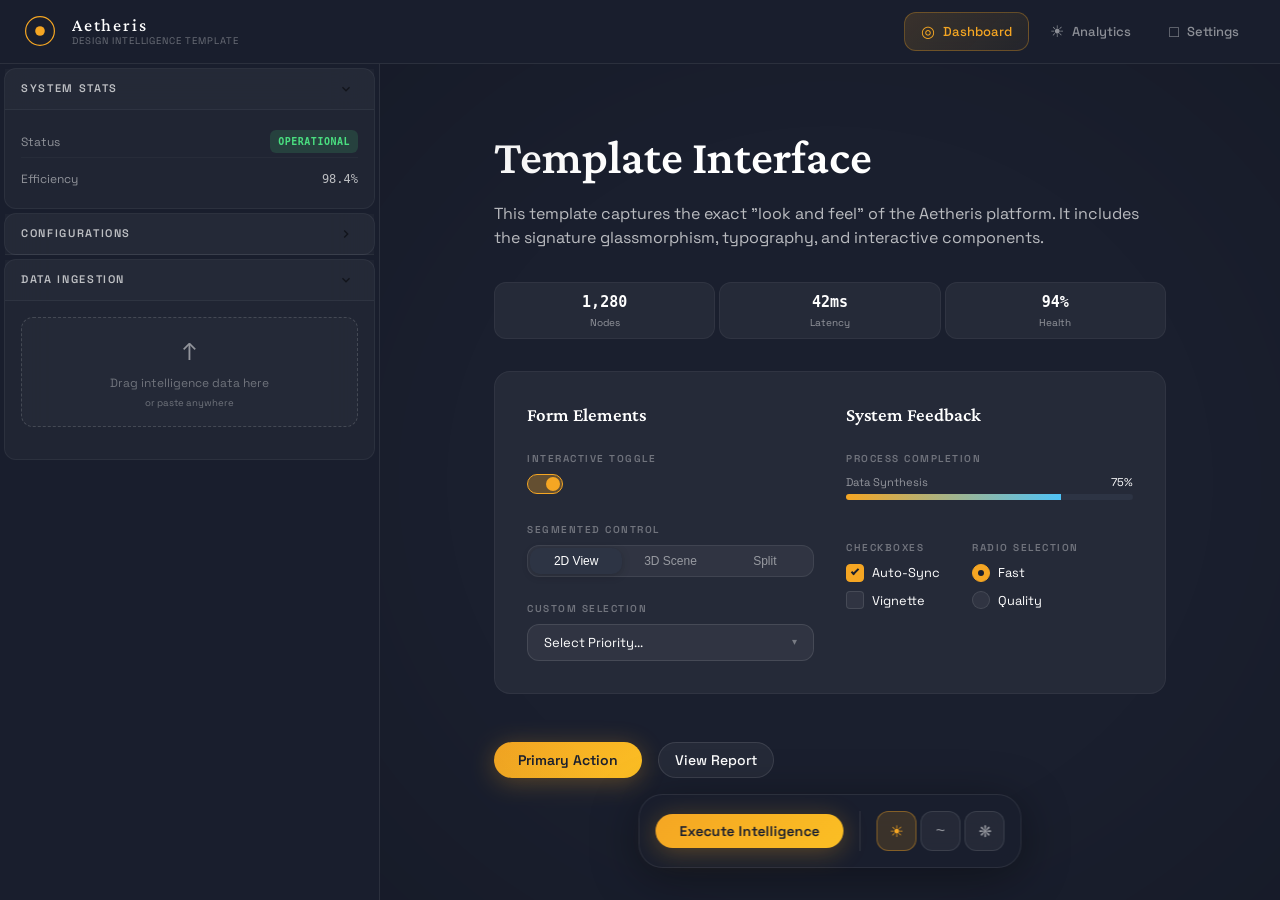
==== commit d5678c1e: "feat: Introduce SolarEngine and DesignEngine components, update server logic, frontend styling, and " ====
--- a/templates/template.html
+++ b/templates/template.html
@@ -109,6 +109,29 @@
                         </div>
                     </div>
                 </section>
+
+                <!-- Data Ingestion (New) -->
+                <section class="dock-panel">
+                    <div class="panel-header">
+                        <h2>Data Ingestion</h2>
+                        <button class="panel-toggle" aria-label="Toggle panel">
+                            <svg viewBox="0 0 24 24" width="16" height="16">
+                                <path fill="currentColor" d="M7.41 8.59L12 13.17l4.59-4.58L18 10l-6 6-6-6 1.41-1.41z" />
+                            </svg>
+                        </button>
+                    </div>
+                    <div class="panel-content">
+                        <div id="upload-zone" class="upload-zone">
+                            <span class="upload-icon">↑</span>
+                            <div class="upload-text">Drag intelligence data here</div>
+                            <div style="font-size: 0.6rem; color: var(--text-muted); margin-top: 4px;">or paste anywhere
+                            </div>
+                        </div>
+                        <div id="file-queue" class="file-queue">
+                            <!-- File items will be injected here -->
+                        </div>
+                    </div>
+                </section>
             </aside>
 
             <!-- Main Content Area -->
--- a/templates/template.css
+++ b/templates/template.css
@@ -1823,4 +1823,105 @@
         opacity: 1;
         transform: translateY(0);
     }
+}
+
+/* File Upload Component */
+.upload-zone {
+    border: 1px dashed rgba(255, 255, 255, 0.15);
+    background: rgba(255, 255, 255, 0.02);
+    border-radius: var(--radius-md);
+    padding: var(--space-md);
+    text-align: center;
+    transition: all var(--transition-base);
+    cursor: pointer;
+    margin-bottom: var(--space-md);
+}
+
+.upload-zone.dragover {
+    background: rgba(var(--accent-solar-rgb), 0.05);
+    border-color: var(--accent-solar);
+    box-shadow: inset 0 0 20px rgba(var(--accent-solar-rgb), 0.1);
+}
+
+.upload-icon {
+    font-size: 1.5rem;
+    color: var(--text-tertiary);
+    margin-bottom: var(--space-xs);
+    display: block;
+}
+
+.upload-text {
+    font-size: 0.75rem;
+    color: var(--text-muted);
+}
+
+.file-queue {
+    display: flex;
+    flex-direction: column;
+    gap: var(--space-sm);
+    max-height: 200px;
+    overflow-y: auto;
+    padding-right: 4px;
+}
+
+.file-item {
+    background: var(--bg-glass-light);
+    border: 1px solid rgba(255, 255, 255, 0.05);
+    border-radius: var(--radius-sm);
+    padding: var(--space-sm);
+    animation: fade-in-up 0.3s ease;
+}
+
+.file-info {
+    display: flex;
+    justify-content: space-between;
+    align-items: center;
+    margin-bottom: 6px;
+}
+
+.file-name {
+    font-size: 0.7rem;
+    color: var(--text-secondary);
+    white-space: nowrap;
+    overflow: hidden;
+    text-overflow: ellipsis;
+    max-width: 140px;
+}
+
+.file-status {
+    font-size: 0.65rem;
+    color: var(--text-muted);
+}
+
+.file-progress {
+    height: 3px;
+    background: var(--bg-tertiary);
+    border-radius: 2px;
+    overflow: hidden;
+}
+
+.file-progress-bar {
+    height: 100%;
+    background: var(--accent-solar);
+    width: 0%;
+    transition: width 0.3s ease;
+}
+
+.file-item.complete .file-progress-bar {
+    background: #10b981;
+    /* Success Green */
+}
+
+/* Scrollbar for queue */
+.file-queue::-webkit-scrollbar {
+    width: 3px;
+}
+
+.file-queue::-webkit-scrollbar-track {
+    background: transparent;
+}
+
+.file-queue::-webkit-scrollbar-thumb {
+    background: rgba(255, 255, 255, 0.1);
+    border-radius: 3px;
 }
